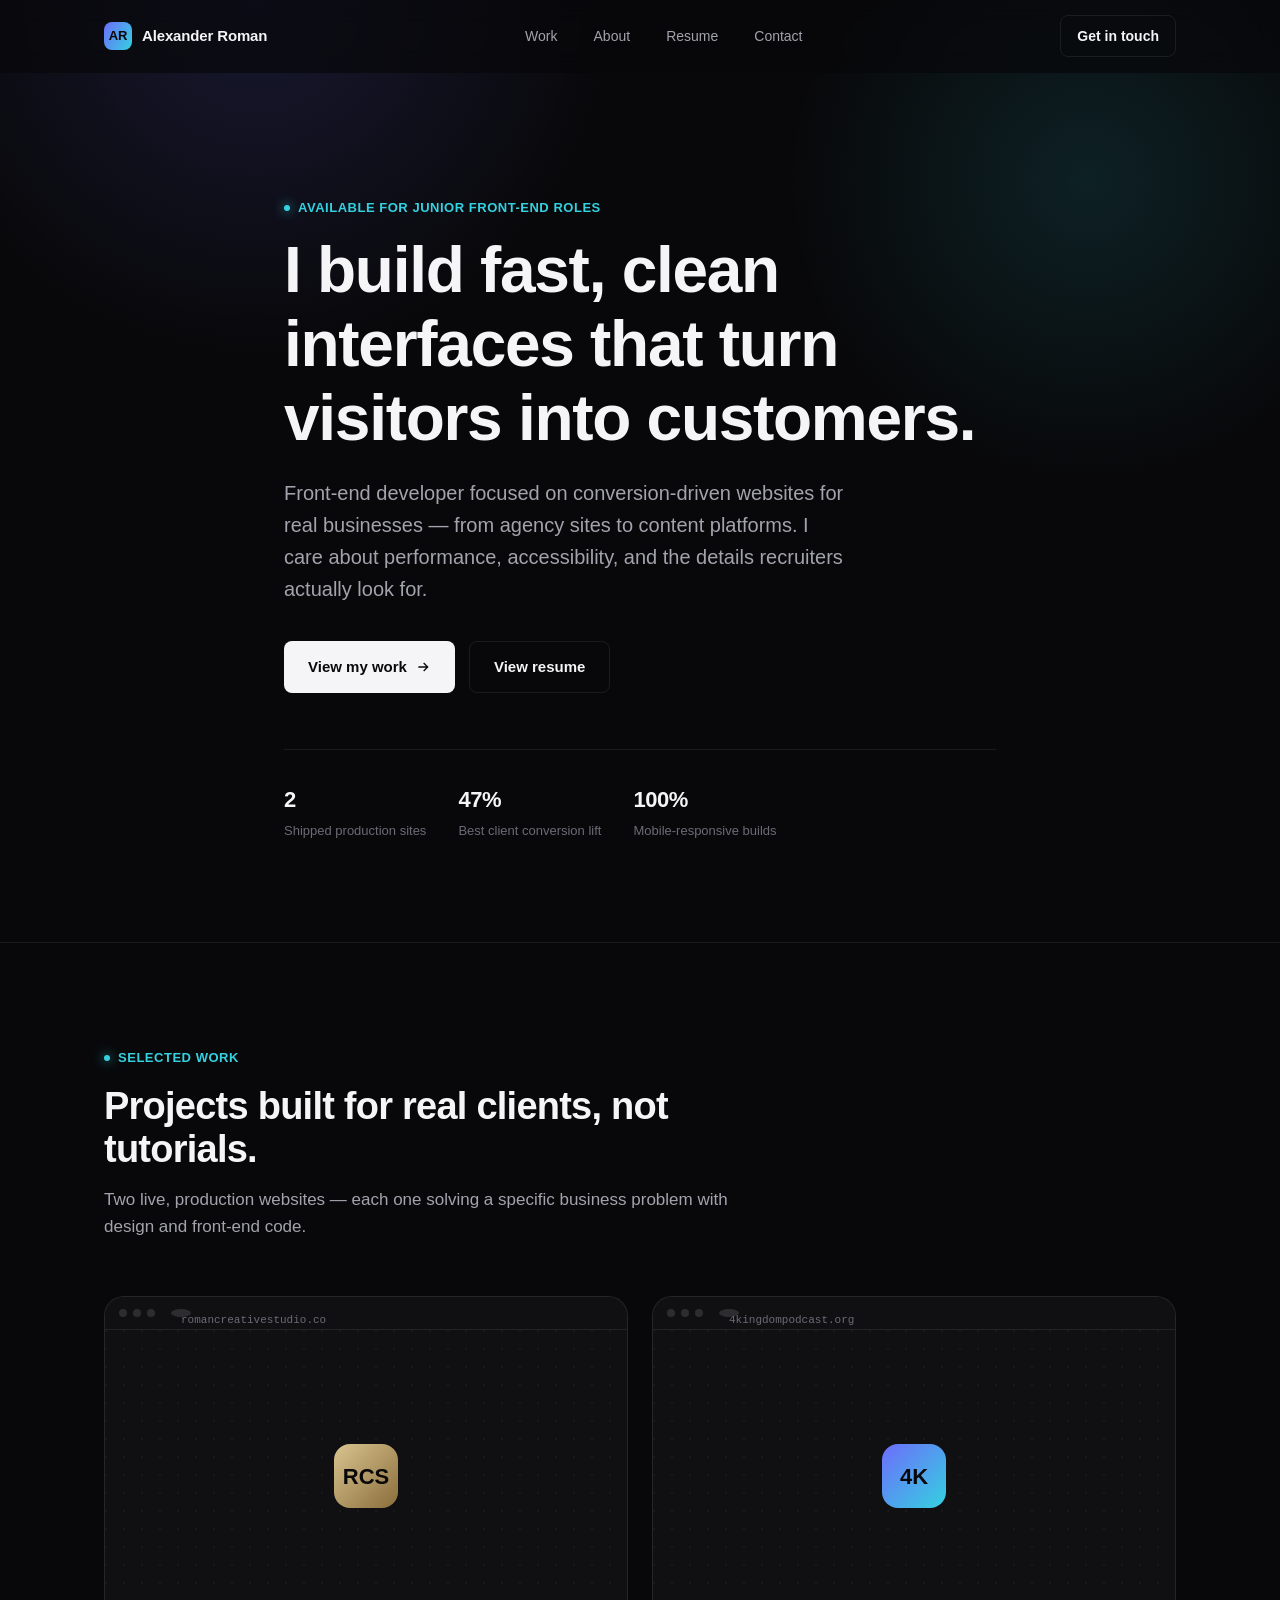
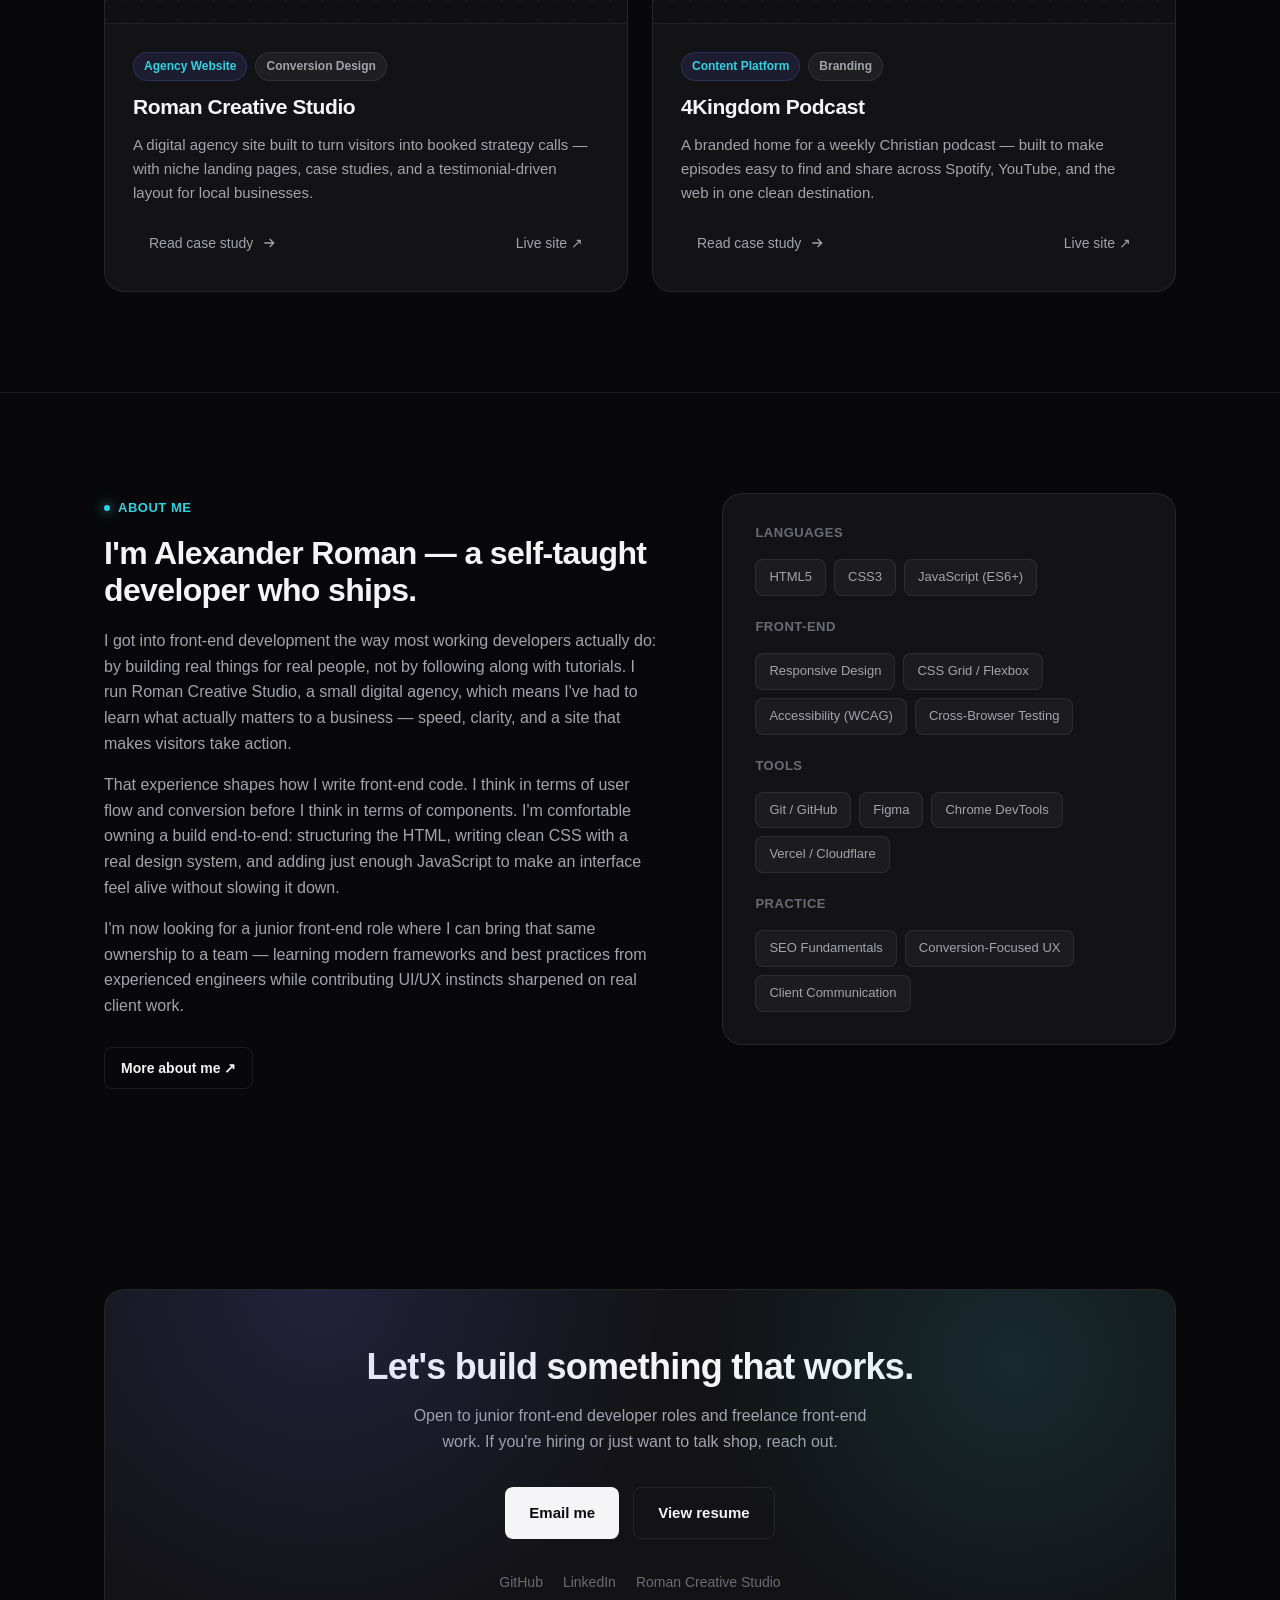
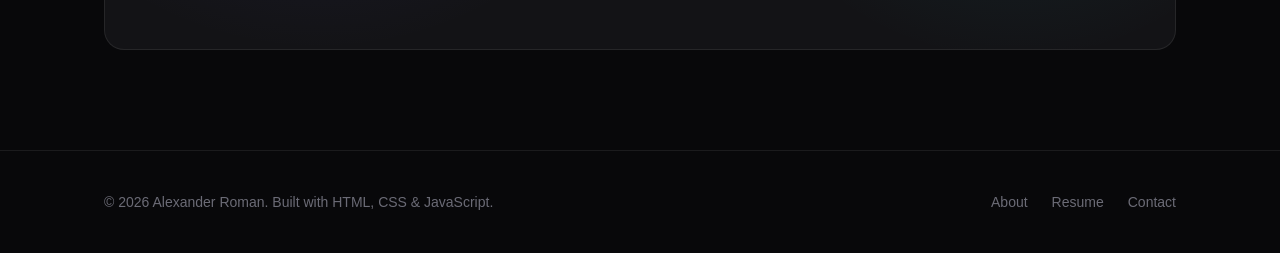
==== index.html @ bc1424b6 "Build full developer portfolio site with case studies and resume Adds a static HTML/CSS/JS portfolio" ====
<!DOCTYPE html>
<html lang="en">
<head>
  <meta charset="UTF-8" />
  <meta name="viewport" content="width=device-width, initial-scale=1.0" />
  <title>Alexander Roman — Front-End Developer</title>
  <meta name="description" content="Alexander Roman is a front-end developer who builds fast, conversion-focused websites. Portfolio featuring Roman Creative Studio and 4Kingdom Podcast." />
  <link rel="icon" href="data:,">
  <link rel="stylesheet" href="css/style.css" />
</head>
<body>

  <nav class="nav">
    <div class="container nav-inner">
      <a href="index.html" class="logo">
        <span class="logo-mark">AR</span>
        Alexander Roman
      </a>
      <div class="nav-links">
        <a href="#work">Work</a>
        <a href="#about">About</a>
        <a href="resume.html">Resume</a>
        <a href="#contact">Contact</a>
      </div>
      <div class="nav-actions">
        <a href="#contact" class="btn btn-secondary btn-sm">Get in touch</a>
        <button class="nav-toggle" aria-label="Toggle menu">
          <span></span><span></span><span></span>
        </button>
      </div>
    </div>
    <div class="mobile-menu">
      <a href="#work">Work</a>
      <a href="#about">About</a>
      <a href="resume.html">Resume</a>
      <a href="#contact">Contact</a>
      <a href="#contact" class="btn btn-primary">Get in touch</a>
    </div>
  </nav>

  <header class="hero">
    <div class="glow"></div>
    <div class="container hero-inner">
      <span class="eyebrow">Available for junior front-end roles</span>
      <h1>I build fast, clean interfaces that turn visitors into customers.</h1>
      <p class="lede">
        Front-end developer focused on conversion-driven websites for real
        businesses — from agency sites to content platforms. I care about
        performance, accessibility, and the details recruiters actually look for.
      </p>
      <div class="hero-actions">
        <a href="#work" class="btn btn-primary">
          View my work
          <svg class="arrow" viewBox="0 0 24 24" fill="none" stroke="currentColor" stroke-width="2"><path d="M5 12h14M13 6l6 6-6 6"/></svg>
        </a>
        <a href="resume.html" class="btn btn-secondary">View resume</a>
      </div>
      <div class="hero-meta">
        <div>
          <span class="num">2</span>
          <span class="label">Shipped production sites</span>
        </div>
        <div>
          <span class="num">47%</span>
          <span class="label">Best client conversion lift</span>
        </div>
        <div>
          <span class="num">100%</span>
          <span class="label">Mobile-responsive builds</span>
        </div>
      </div>
    </div>
  </header>

  <section class="section section-border" id="work">
    <div class="container">
      <div class="section-head reveal">
        <span class="eyebrow">Selected work</span>
        <h2>Projects built for real clients, not tutorials.</h2>
        <p>Two live, production websites — each one solving a specific business problem with design and front-end code.</p>
      </div>

      <div class="project-grid">
        <article class="project-card reveal">
          <div class="browser-frame">
            <div class="chrome">
              <span></span><span></span><span></span>
              <span class="url">romancreativestudio.co</span>
            </div>
            <div class="surface">
              <div class="surface-mark mark-rcs">RCS</div>
            </div>
          </div>
          <div class="project-card-body">
            <div class="tag-row">
              <span class="badge">Agency Website</span>
              <span class="badge badge-neutral">Conversion Design</span>
            </div>
            <h3>Roman Creative Studio</h3>
            <p>
              A digital agency site built to turn visitors into booked strategy
              calls — with niche landing pages, case studies, and a
              testimonial-driven layout for local businesses.
            </p>
            <div class="project-card-footer">
              <a href="projects/roman-creative-studio.html" class="btn btn-ghost btn-sm">
                Read case study
                <svg class="arrow" viewBox="0 0 24 24" fill="none" stroke="currentColor" stroke-width="2"><path d="M5 12h14M13 6l6 6-6 6"/></svg>
              </a>
              <a href="https://romancreativestudio.co" target="_blank" rel="noopener" class="btn-ghost btn-sm" style="font-size:14px;">
                Live site ↗
              </a>
            </div>
          </div>
        </article>

        <article class="project-card reveal">
          <div class="browser-frame">
            <div class="chrome">
              <span></span><span></span><span></span>
              <span class="url">4kingdompodcast.org</span>
            </div>
            <div class="surface">
              <div class="surface-mark mark-4k">4K</div>
            </div>
          </div>
          <div class="project-card-body">
            <div class="tag-row">
              <span class="badge">Content Platform</span>
              <span class="badge badge-neutral">Branding</span>
            </div>
            <h3>4Kingdom Podcast</h3>
            <p>
              A branded home for a weekly Christian podcast — built to make
              episodes easy to find and share across Spotify, YouTube, and the
              web in one clean destination.
            </p>
            <div class="project-card-footer">
              <a href="projects/4kingdom-podcast.html" class="btn btn-ghost btn-sm">
                Read case study
                <svg class="arrow" viewBox="0 0 24 24" fill="none" stroke="currentColor" stroke-width="2"><path d="M5 12h14M13 6l6 6-6 6"/></svg>
              </a>
              <a href="https://4kingdompodcast.org" target="_blank" rel="noopener" class="btn-ghost btn-sm" style="font-size:14px;">
                Live site ↗
              </a>
            </div>
          </div>
        </article>
      </div>
    </div>
  </section>

  <section class="section section-border" id="about">
    <div class="container">
      <div class="about-grid">
        <div class="reveal">
          <span class="eyebrow">About me</span>
          <h2 style="font-size:32px; margin-bottom:20px;">
            I'm Alexander Roman — a self-taught developer who ships.
          </h2>
          <p>
            I got into front-end development the way most working developers
            actually do: by building real things for real people, not by
            following along with tutorials. I run Roman Creative Studio, a
            small digital agency, which means I've had to learn what actually
            matters to a business — speed, clarity, and a site that makes
            visitors take action.
          </p>
          <p>
            That experience shapes how I write front-end code. I think in
            terms of user flow and conversion before I think in terms of
            components. I'm comfortable owning a build end-to-end: structuring
            the HTML, writing clean CSS with a real design system, and adding
            just enough JavaScript to make an interface feel alive without
            slowing it down.
          </p>
          <p>
            I'm now looking for a junior front-end role where I can bring that
            same ownership to a team — learning modern frameworks and best
            practices from experienced engineers while contributing UI/UX
            instincts sharpened on real client work.
          </p>
          <div style="margin-top:28px;">
            <a href="about.html" class="btn btn-secondary btn-sm">More about me ↗</a>
          </div>
        </div>

        <div class="skills-panel reveal">
          <div class="skill-group">
            <h4>Languages</h4>
            <div class="chip-row">
              <span class="chip">HTML5</span>
              <span class="chip">CSS3</span>
              <span class="chip">JavaScript (ES6+)</span>
            </div>
          </div>
          <div class="skill-group">
            <h4>Front-End</h4>
            <div class="chip-row">
              <span class="chip">Responsive Design</span>
              <span class="chip">CSS Grid / Flexbox</span>
              <span class="chip">Accessibility (WCAG)</span>
              <span class="chip">Cross-Browser Testing</span>
            </div>
          </div>
          <div class="skill-group">
            <h4>Tools</h4>
            <div class="chip-row">
              <span class="chip">Git / GitHub</span>
              <span class="chip">Figma</span>
              <span class="chip">Chrome DevTools</span>
              <span class="chip">Vercel / Cloudflare</span>
            </div>
          </div>
          <div class="skill-group">
            <h4>Practice</h4>
            <div class="chip-row">
              <span class="chip">SEO Fundamentals</span>
              <span class="chip">Conversion-Focused UX</span>
              <span class="chip">Client Communication</span>
            </div>
          </div>
        </div>
      </div>
    </div>
  </section>

  <section class="section" id="contact">
    <div class="container">
      <div class="contact-panel reveal">
        <div class="glow"></div>
        <h2>Let's build something that works.</h2>
        <p>
          Open to junior front-end developer roles and freelance front-end
          work. If you're hiring or just want to talk shop, reach out.
        </p>
        <div class="contact-actions">
          <a href="mailto:4kingdomzs@gmail.com" class="btn btn-primary">Email me</a>
          <a href="resume.html" class="btn btn-secondary">View resume</a>
        </div>
        <div class="social-row">
          <a href="https://github.com/" target="_blank" rel="noopener">GitHub</a>
          <a href="https://linkedin.com/" target="_blank" rel="noopener">LinkedIn</a>
          <a href="https://romancreativestudio.co" target="_blank" rel="noopener">Roman Creative Studio</a>
        </div>
      </div>
    </div>
  </section>

  <footer>
    <div class="container footer-inner">
      <p>© <span class="current-year"></span> Alexander Roman. Built with HTML, CSS &amp; JavaScript.</p>
      <div class="footer-links">
        <a href="about.html">About</a>
        <a href="resume.html">Resume</a>
        <a href="mailto:4kingdomzs@gmail.com">Contact</a>
      </div>
    </div>
  </footer>

  <script src="js/main.js"></script>
</body>
</html>
---- css/style.css ----
/* ==========================================================================
   Alexander Roman — Portfolio
   Design system: dark, SaaS-style (Stripe/Vercel inspired)
   ========================================================================== */

:root {
  --bg: #08080a;
  --bg-elevated: #101013;
  --bg-card: #131316;
  --bg-card-hover: #17171b;
  --border: rgba(255, 255, 255, 0.08);
  --border-hover: rgba(255, 255, 255, 0.18);
  --text-primary: #f5f5f7;
  --text-secondary: #a3a3ad;
  --text-tertiary: #6b6b76;
  --accent: #6d6dfb;
  --accent-2: #34d1e0;
  --accent-soft: rgba(109, 109, 251, 0.12);
  --success: #34d399;
  --gradient: linear-gradient(120deg, #6d6dfb 0%, #34d1e0 100%);

  --container: 1120px;
  --radius-sm: 8px;
  --radius-md: 14px;
  --radius-lg: 20px;

  --font-sans: -apple-system, BlinkMacSystemFont, "Segoe UI", "Inter", Roboto,
    Helvetica, Arial, sans-serif;
  --font-mono: "SFMono-Regular", Consolas, "Liberation Mono", Menlo, monospace;

  --ease: cubic-bezier(0.16, 1, 0.3, 1);
}

* {
  margin: 0;
  padding: 0;
  box-sizing: border-box;
}

html {
  scroll-behavior: smooth;
  -webkit-font-smoothing: antialiased;
  -moz-osx-font-smoothing: grayscale;
}

body {
  background: var(--bg);
  color: var(--text-primary);
  font-family: var(--font-sans);
  font-size: 16px;
  line-height: 1.6;
  overflow-x: hidden;
}

img {
  max-width: 100%;
  display: block;
}

a {
  color: inherit;
  text-decoration: none;
}

ul {
  list-style: none;
}

button {
  font-family: inherit;
  cursor: pointer;
  border: none;
  background: none;
  color: inherit;
}

.container {
  width: 100%;
  max-width: var(--container);
  margin: 0 auto;
  padding: 0 24px;
}

section {
  position: relative;
}

/* Background glow used behind hero / CTA sections */
.glow {
  position: absolute;
  inset: 0;
  pointer-events: none;
  background: radial-gradient(
      600px circle at 20% 0%,
      rgba(109, 109, 251, 0.16),
      transparent 60%
    ),
    radial-gradient(
      500px circle at 85% 20%,
      rgba(52, 209, 224, 0.12),
      transparent 60%
    );
  z-index: 0;
}

/* ==========================================================================
   Typography
   ========================================================================== */

.eyebrow {
  display: inline-flex;
  align-items: center;
  gap: 8px;
  font-size: 13px;
  font-weight: 600;
  letter-spacing: 0.04em;
  text-transform: uppercase;
  color: var(--accent-2);
  margin-bottom: 16px;
}

.eyebrow::before {
  content: "";
  width: 6px;
  height: 6px;
  border-radius: 50%;
  background: var(--accent-2);
  box-shadow: 0 0 12px var(--accent-2);
}

h1,
h2,
h3,
h4 {
  font-weight: 600;
  letter-spacing: -0.02em;
  line-height: 1.15;
}

.gradient-text {
  background: var(--gradient);
  -webkit-background-clip: text;
  background-clip: text;
  color: transparent;
}

.section-head {
  max-width: 640px;
  margin-bottom: 56px;
}

.section-head h2 {
  font-size: clamp(28px, 4vw, 38px);
  margin-bottom: 14px;
}

.section-head p {
  color: var(--text-secondary);
  font-size: 17px;
}

/* ==========================================================================
   Buttons
   ========================================================================== */

.btn {
  display: inline-flex;
  align-items: center;
  justify-content: center;
  gap: 8px;
  padding: 13px 24px;
  border-radius: var(--radius-sm);
  font-size: 15px;
  font-weight: 600;
  white-space: nowrap;
  transition: transform 0.2s var(--ease), box-shadow 0.2s var(--ease),
    background 0.2s var(--ease), border-color 0.2s var(--ease), opacity 0.2s;
}

.btn-primary {
  background: var(--text-primary);
  color: #0a0a0c;
}

.btn-primary:hover {
  transform: translateY(-1px);
  box-shadow: 0 8px 24px rgba(245, 245, 247, 0.15);
}

.btn-secondary {
  background: transparent;
  color: var(--text-primary);
  border: 1px solid var(--border);
}

.btn-secondary:hover {
  border-color: var(--border-hover);
  background: rgba(255, 255, 255, 0.03);
}

.btn-ghost {
  color: var(--text-secondary);
  font-weight: 500;
}

.btn-ghost:hover {
  color: var(--text-primary);
}

.btn-disabled {
  opacity: 0.45;
  cursor: not-allowed;
}

.btn-sm {
  padding: 9px 16px;
  font-size: 14px;
}

.btn svg {
  width: 16px;
  height: 16px;
  transition: transform 0.2s var(--ease);
}

.btn:hover svg.arrow {
  transform: translateX(3px);
}

/* ==========================================================================
   Navigation
   ========================================================================== */

.nav {
  position: sticky;
  top: 0;
  z-index: 100;
  border-bottom: 1px solid transparent;
  background: rgba(8, 8, 10, 0.7);
  backdrop-filter: blur(12px);
  -webkit-backdrop-filter: blur(12px);
  transition: border-color 0.3s var(--ease);
}

.nav.scrolled {
  border-bottom-color: var(--border);
}

.nav-inner {
  display: flex;
  align-items: center;
  justify-content: space-between;
  height: 72px;
}

.logo {
  display: flex;
  align-items: center;
  gap: 10px;
  font-weight: 600;
  font-size: 15px;
  letter-spacing: -0.01em;
}

.logo-mark {
  width: 28px;
  height: 28px;
  border-radius: 8px;
  background: var(--gradient);
  display: flex;
  align-items: center;
  justify-content: center;
  font-size: 13px;
  font-weight: 700;
  color: #08080a;
}

.nav-links {
  display: flex;
  align-items: center;
  gap: 36px;
}

.nav-links a {
  font-size: 14px;
  font-weight: 500;
  color: var(--text-secondary);
  transition: color 0.2s;
  position: relative;
}

.nav-links a:hover,
.nav-links a.active {
  color: var(--text-primary);
}

.nav-actions {
  display: flex;
  align-items: center;
  gap: 12px;
}

.nav-toggle {
  display: none;
  flex-direction: column;
  gap: 5px;
  width: 32px;
  height: 32px;
  align-items: center;
  justify-content: center;
}

.nav-toggle span {
  width: 20px;
  height: 2px;
  background: var(--text-primary);
  border-radius: 2px;
  transition: transform 0.25s var(--ease), opacity 0.25s var(--ease);
}

.nav-toggle.open span:nth-child(1) {
  transform: translateY(7px) rotate(45deg);
}
.nav-toggle.open span:nth-child(2) {
  opacity: 0;
}
.nav-toggle.open span:nth-child(3) {
  transform: translateY(-7px) rotate(-45deg);
}

.mobile-menu {
  display: none;
  position: fixed;
  inset: 72px 0 0 0;
  background: var(--bg);
  z-index: 99;
  padding: 32px 24px;
  flex-direction: column;
  gap: 4px;
}

.mobile-menu.open {
  display: flex;
}

.mobile-menu a {
  padding: 16px 4px;
  font-size: 18px;
  font-weight: 500;
  border-bottom: 1px solid var(--border);
  color: var(--text-primary);
}

.mobile-menu .btn {
  margin-top: 24px;
}

/* ==========================================================================
   Hero
   ========================================================================== */

.hero {
  padding: 120px 0 100px;
}

.hero-inner {
  position: relative;
  z-index: 1;
  max-width: 760px;
}

.hero h1 {
  font-size: clamp(38px, 6vw, 64px);
  margin-bottom: 22px;
}

.hero p.lede {
  font-size: clamp(17px, 2vw, 20px);
  color: var(--text-secondary);
  max-width: 560px;
  margin-bottom: 36px;
}

.hero-actions {
  display: flex;
  gap: 14px;
  flex-wrap: wrap;
  margin-bottom: 56px;
}

.hero-meta {
  display: flex;
  gap: 32px;
  flex-wrap: wrap;
  padding-top: 32px;
  border-top: 1px solid var(--border);
}

.hero-meta div {
  display: flex;
  flex-direction: column;
  gap: 4px;
}

.hero-meta .num {
  font-size: 22px;
  font-weight: 700;
  letter-spacing: -0.02em;
}

.hero-meta .label {
  font-size: 13px;
  color: var(--text-tertiary);
}

/* ==========================================================================
   Project grid / cards
   ========================================================================== */

.project-grid {
  display: grid;
  grid-template-columns: repeat(auto-fit, minmax(340px, 1fr));
  gap: 24px;
}

.project-card {
  background: var(--bg-card);
  border: 1px solid var(--border);
  border-radius: var(--radius-lg);
  overflow: hidden;
  transition: transform 0.3s var(--ease), border-color 0.3s var(--ease),
    background 0.3s var(--ease);
  display: flex;
  flex-direction: column;
}

.project-card:hover {
  transform: translateY(-4px);
  border-color: var(--border-hover);
  background: var(--bg-card-hover);
}

.browser-frame {
  aspect-ratio: 16 / 10;
  background: var(--bg-elevated);
  border-bottom: 1px solid var(--border);
  display: flex;
  flex-direction: column;
}

.browser-frame .chrome {
  display: flex;
  align-items: center;
  gap: 6px;
  padding: 12px 14px;
  border-bottom: 1px solid var(--border);
}

.browser-frame .chrome span {
  width: 8px;
  height: 8px;
  border-radius: 50%;
  background: rgba(255, 255, 255, 0.12);
}

.browser-frame .url {
  margin-left: 10px;
  font-size: 11px;
  font-family: var(--font-mono);
  color: var(--text-tertiary);
  background: rgba(255, 255, 255, 0.04);
  padding: 3px 10px;
  border-radius: 5px;
}

.browser-frame .surface {
  flex: 1;
  display: flex;
  align-items: center;
  justify-content: center;
  position: relative;
  overflow: hidden;
}

.browser-frame .surface::before {
  content: "";
  position: absolute;
  inset: 0;
  opacity: 0.5;
  background-image: radial-gradient(
    circle at 1px 1px,
    rgba(255, 255, 255, 0.08) 1px,
    transparent 0
  );
  background-size: 18px 18px;
}

.surface-mark {
  position: relative;
  z-index: 1;
  width: 64px;
  height: 64px;
  border-radius: 16px;
  display: flex;
  align-items: center;
  justify-content: center;
  font-weight: 700;
  font-size: 22px;
  color: #08080a;
}

.mark-rcs {
  background: linear-gradient(135deg, #d9c48f, #8a6d3b);
}
.mark-4k {
  background: linear-gradient(135deg, #6d6dfb, #34d1e0);
}

.project-card-body {
  padding: 28px;
  display: flex;
  flex-direction: column;
  gap: 14px;
  flex: 1;
}

.project-card-body .tag-row {
  display: flex;
  gap: 8px;
  flex-wrap: wrap;
}

.project-card-body h3 {
  font-size: 21px;
}

.project-card-body p {
  color: var(--text-secondary);
  font-size: 15px;
  flex: 1;
}

.project-card-footer {
  display: flex;
  align-items: center;
  justify-content: space-between;
  margin-top: 4px;
}

.badge {
  font-size: 12px;
  font-weight: 600;
  padding: 4px 10px;
  border-radius: 100px;
  background: var(--accent-soft);
  color: var(--accent-2);
  border: 1px solid rgba(109, 109, 251, 0.2);
}

.badge-neutral {
  background: rgba(255, 255, 255, 0.05);
  color: var(--text-secondary);
  border-color: var(--border);
}

/* ==========================================================================
   About / Skills
   ========================================================================== */

.about-grid {
  display: grid;
  grid-template-columns: 1.1fr 0.9fr;
  gap: 64px;
  align-items: start;
}

.about-grid p + p {
  margin-top: 16px;
}

.about-grid p {
  color: var(--text-secondary);
  font-size: 16px;
}

.skills-panel {
  background: var(--bg-card);
  border: 1px solid var(--border);
  border-radius: var(--radius-lg);
  padding: 32px;
}

.skills-panel h4 {
  font-size: 13px;
  text-transform: uppercase;
  letter-spacing: 0.04em;
  color: var(--text-tertiary);
  margin-bottom: 18px;
}

.skills-panel .skill-group {
  margin-bottom: 24px;
}

.skills-panel .skill-group:last-child {
  margin-bottom: 0;
}

.chip-row {
  display: flex;
  flex-wrap: wrap;
  gap: 8px;
}

.chip {
  font-size: 13px;
  font-weight: 500;
  padding: 7px 13px;
  border-radius: var(--radius-sm);
  background: rgba(255, 255, 255, 0.04);
  border: 1px solid var(--border);
  color: var(--text-secondary);
}

/* ==========================================================================
   Contact / Footer
   ========================================================================== */

.contact-panel {
  background: var(--bg-card);
  border: 1px solid var(--border);
  border-radius: var(--radius-lg);
  padding: 56px;
  text-align: center;
  position: relative;
  overflow: hidden;
}

.contact-panel h2 {
  font-size: clamp(26px, 4vw, 36px);
  margin-bottom: 16px;
}

.contact-panel p {
  color: var(--text-secondary);
  max-width: 480px;
  margin: 0 auto 32px;
  font-size: 16px;
}

.contact-actions {
  display: flex;
  gap: 14px;
  justify-content: center;
  flex-wrap: wrap;
  position: relative;
  z-index: 1;
}

.social-row {
  display: flex;
  gap: 20px;
  justify-content: center;
  margin-top: 32px;
  position: relative;
  z-index: 1;
}

.social-row a {
  font-size: 14px;
  color: var(--text-tertiary);
  font-weight: 500;
  transition: color 0.2s;
}

.social-row a:hover {
  color: var(--text-primary);
}

footer {
  border-top: 1px solid var(--border);
  padding: 40px 0;
}

.footer-inner {
  display: flex;
  align-items: center;
  justify-content: space-between;
  flex-wrap: wrap;
  gap: 16px;
}

.footer-inner p {
  color: var(--text-tertiary);
  font-size: 14px;
}

.footer-links {
  display: flex;
  gap: 24px;
}

.footer-links a {
  font-size: 14px;
  color: var(--text-tertiary);
  transition: color 0.2s;
}

.footer-links a:hover {
  color: var(--text-primary);
}

/* ==========================================================================
   Sections generic spacing
   ========================================================================== */

.section {
  padding: 100px 0;
}

.section-border {
  border-top: 1px solid var(--border);
}

/* ==========================================================================
   Scroll reveal
   ========================================================================== */

/* .reveal starts fully visible so content never depends on JS to be seen.
   JS opts individual elements into the fade-in by adding .reveal-armed. */
.reveal {
  opacity: 1;
  transform: none;
}

.reveal-armed {
  opacity: 0;
  transform: translateY(16px);
  transition: opacity 0.7s var(--ease), transform 0.7s var(--ease);
}

.reveal-armed.in-view {
  opacity: 1;
  transform: translateY(0);
}

/* ==========================================================================
   Case study pages
   ========================================================================== */

.case-header {
  padding: 48px 0 0;
}

.back-link {
  display: inline-flex;
  align-items: center;
  gap: 6px;
  font-size: 14px;
  color: var(--text-secondary);
  margin-bottom: 40px;
}

.back-link:hover {
  color: var(--text-primary);
}

.case-hero {
  padding-bottom: 48px;
  border-bottom: 1px solid var(--border);
}

.case-hero h1 {
  font-size: clamp(32px, 5vw, 48px);
  max-width: 760px;
  margin-bottom: 18px;
}

.case-hero .lede {
  font-size: 18px;
  color: var(--text-secondary);
  max-width: 640px;
  margin-bottom: 36px;
}

.case-meta-grid {
  display: grid;
  grid-template-columns: repeat(auto-fit, minmax(140px, 1fr));
  gap: 24px;
  max-width: 800px;
}

.case-meta-grid dt {
  font-size: 12px;
  text-transform: uppercase;
  letter-spacing: 0.04em;
  color: var(--text-tertiary);
  margin-bottom: 6px;
}

.case-meta-grid dd {
  font-size: 15px;
  font-weight: 600;
}

.case-meta-grid a {
  color: var(--accent-2);
}

.case-meta-grid a:hover {
  text-decoration: underline;
}

.case-hero-frame {
  margin-top: 48px;
}

.case-body {
  display: grid;
  grid-template-columns: 200px 1fr;
  gap: 64px;
  padding: 72px 0;
}

.case-toc {
  position: sticky;
  top: 96px;
  align-self: start;
  display: flex;
  flex-direction: column;
  gap: 4px;
}

.case-toc a {
  font-size: 13px;
  color: var(--text-tertiary);
  padding: 8px 0;
  border-left: 2px solid var(--border);
  padding-left: 16px;
  transition: color 0.2s, border-color 0.2s;
}

.case-toc a:hover,
.case-toc a.active {
  color: var(--text-primary);
  border-left-color: var(--accent-2);
}

.case-content > section {
  margin-bottom: 64px;
  scroll-margin-top: 96px;
}

.case-content h2 {
  font-size: 24px;
  margin-bottom: 18px;
}

.case-content .kicker {
  font-size: 13px;
  font-weight: 600;
  color: var(--accent-2);
  text-transform: uppercase;
  letter-spacing: 0.04em;
  margin-bottom: 10px;
  display: block;
}

.case-content p {
  color: var(--text-secondary);
  font-size: 16px;
  margin-bottom: 16px;
  max-width: 680px;
}

.case-content ul.check-list {
  display: flex;
  flex-direction: column;
  gap: 12px;
  max-width: 680px;
}

.case-content ul.check-list li {
  display: flex;
  gap: 12px;
  color: var(--text-secondary);
  font-size: 15px;
}

.case-content ul.check-list li::before {
  content: "";
  flex-shrink: 0;
  margin-top: 7px;
  width: 6px;
  height: 6px;
  border-radius: 50%;
  background: var(--accent);
}

.tech-badges {
  display: flex;
  flex-wrap: wrap;
  gap: 10px;
}

.callout {
  background: var(--bg-card);
  border: 1px solid var(--border);
  border-left: 3px solid var(--accent);
  border-radius: var(--radius-md);
  padding: 24px 28px;
  max-width: 680px;
}

.callout p {
  margin-bottom: 0;
  color: var(--text-primary);
  font-style: italic;
}

.screenshot-grid {
  display: grid;
  grid-template-columns: repeat(2, 1fr);
  gap: 20px;
}

.screenshot-grid .browser-frame {
  border-radius: var(--radius-md);
  border: 1px solid var(--border);
}

.case-cta {
  display: flex;
  gap: 14px;
  flex-wrap: wrap;
  margin-top: 8px;
}

.next-project {
  border-top: 1px solid var(--border);
  padding: 56px 0;
  display: flex;
  align-items: center;
  justify-content: space-between;
  flex-wrap: wrap;
  gap: 16px;
}

.next-project .label {
  font-size: 13px;
  color: var(--text-tertiary);
  text-transform: uppercase;
  letter-spacing: 0.04em;
  margin-bottom: 6px;
}

.next-project h3 {
  font-size: 20px;
}

.next-project a {
  display: flex;
  align-items: center;
  gap: 16px;
}

/* ==========================================================================
   Resume page
   ========================================================================== */

.resume-shell {
  background: #fff;
  color: #1a1a1e;
  border-radius: var(--radius-lg);
  padding: 56px;
  max-width: 780px;
  margin: 0 auto;
}

.resume-shell h1 {
  font-size: 28px;
  color: #0a0a0c;
}

.resume-shell .role {
  color: #52525b;
  font-size: 16px;
  margin-top: 4px;
}

.resume-shell .contact-line {
  display: flex;
  gap: 16px;
  flex-wrap: wrap;
  font-size: 13px;
  color: #52525b;
  margin-top: 14px;
}

.resume-shell section {
  margin-top: 32px;
}

.resume-shell h2 {
  font-size: 13px;
  text-transform: uppercase;
  letter-spacing: 0.06em;
  color: #6d6dfb;
  border-bottom: 1px solid #e4e4e7;
  padding-bottom: 8px;
  margin-bottom: 16px;
}

.resume-shell h3 {
  font-size: 15px;
  color: #0a0a0c;
}

.resume-shell .entry {
  margin-bottom: 20px;
}

.resume-shell .entry-head {
  display: flex;
  justify-content: space-between;
  align-items: baseline;
  flex-wrap: wrap;
  gap: 4px;
}

.resume-shell .entry-head span {
  font-size: 13px;
  color: #71717a;
}

.resume-shell ul {
  margin-top: 8px;
  padding-left: 18px;
  list-style: disc;
}

.resume-shell ul li {
  font-size: 14px;
  color: #3f3f46;
  margin-bottom: 6px;
}

.resume-shell .skills-line {
  font-size: 14px;
  color: #3f3f46;
}

.resume-toolbar {
  max-width: 780px;
  margin: 0 auto 24px;
  display: flex;
  justify-content: space-between;
  align-items: center;
}

/* ==========================================================================
   Responsive
   ========================================================================== */

@media (max-width: 900px) {
  .about-grid {
    grid-template-columns: 1fr;
    gap: 40px;
  }

  .case-body {
    grid-template-columns: 1fr;
  }

  .case-toc {
    display: none;
  }

  .screenshot-grid {
    grid-template-columns: 1fr;
  }
}

@media (max-width: 720px) {
  .nav-links {
    display: none;
  }

  .nav-toggle {
    display: flex;
  }

  .nav-actions .btn-secondary {
    display: none;
  }

  .hero {
    padding: 72px 0 64px;
  }

  .section {
    padding: 72px 0;
  }

  .contact-panel {
    padding: 40px 24px;
  }

  .resume-shell {
    padding: 32px 24px;
  }

  .next-project {
    flex-direction: column;
    align-items: flex-start;
  }
}

@media print {
  .nav,
  footer,
  .resume-toolbar {
    display: none;
  }

  body {
    background: #fff;
  }

  .resume-shell {
    padding: 0;
  }
}
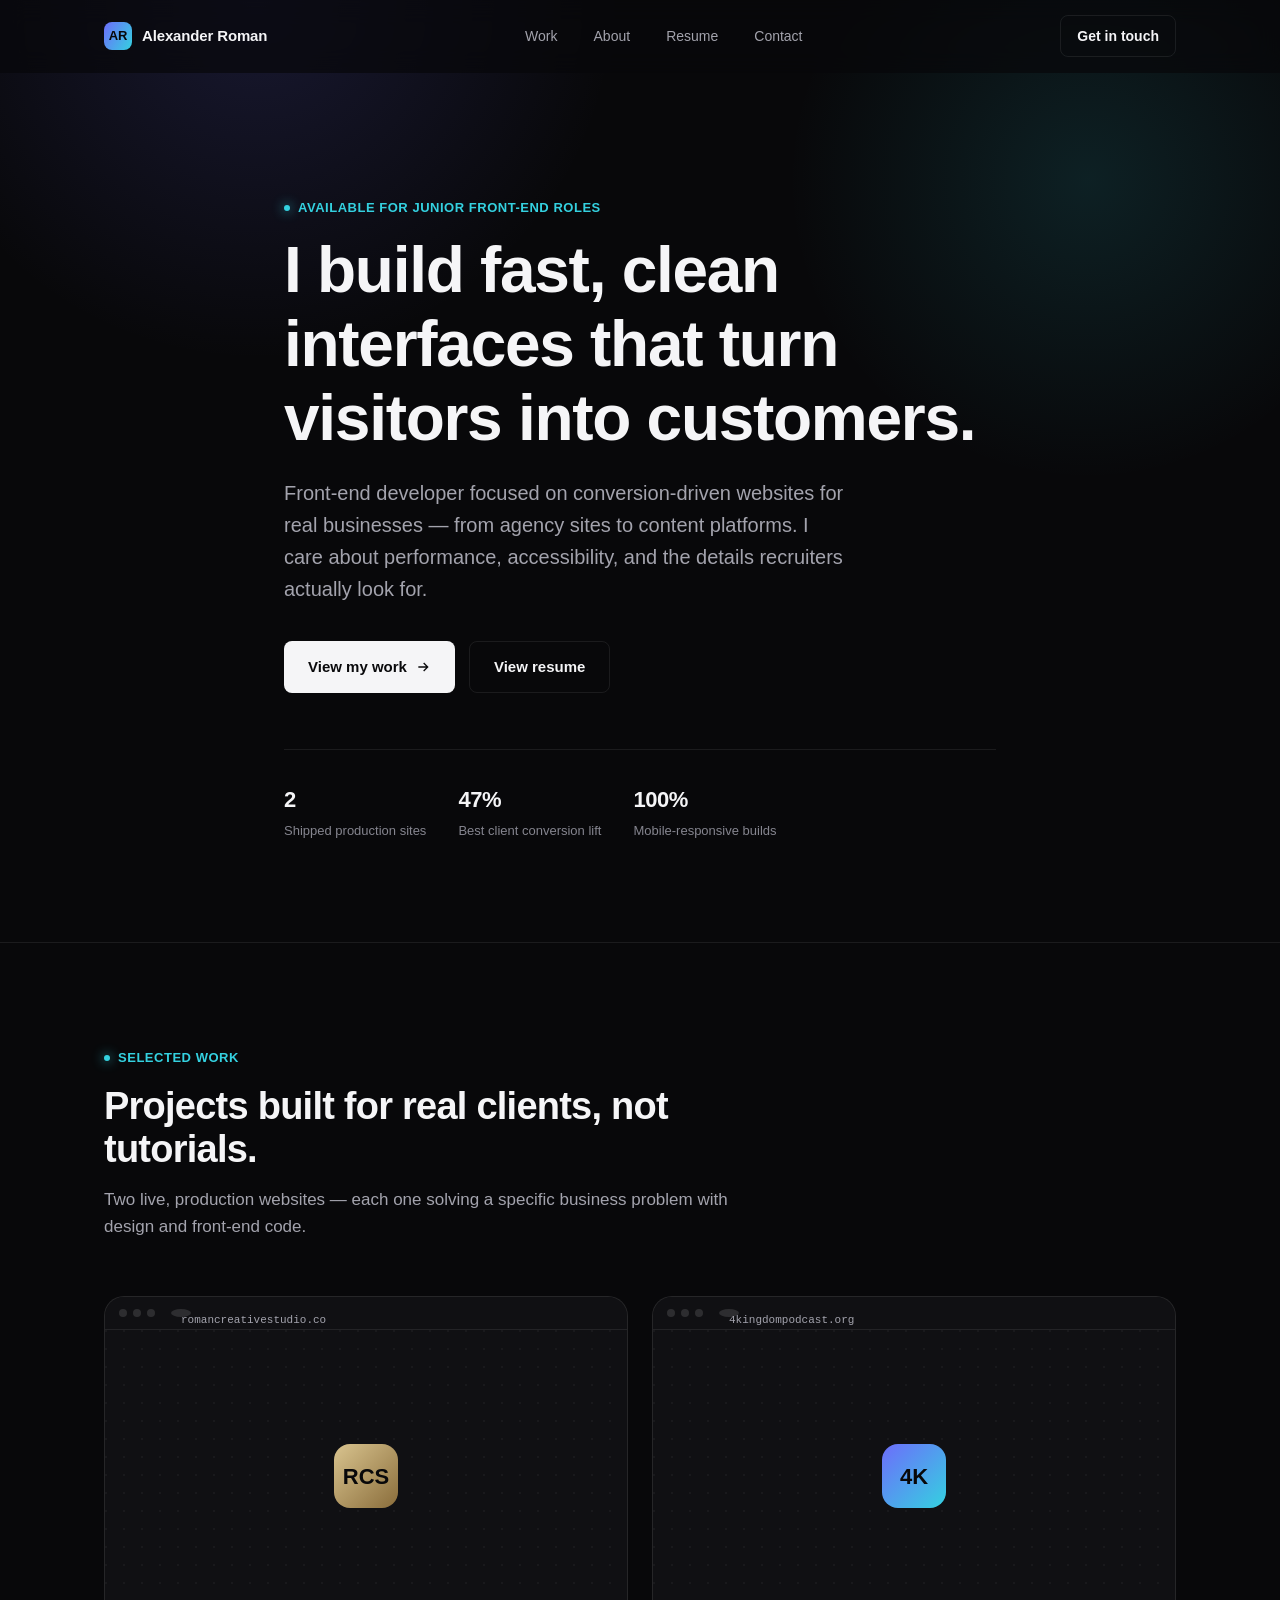
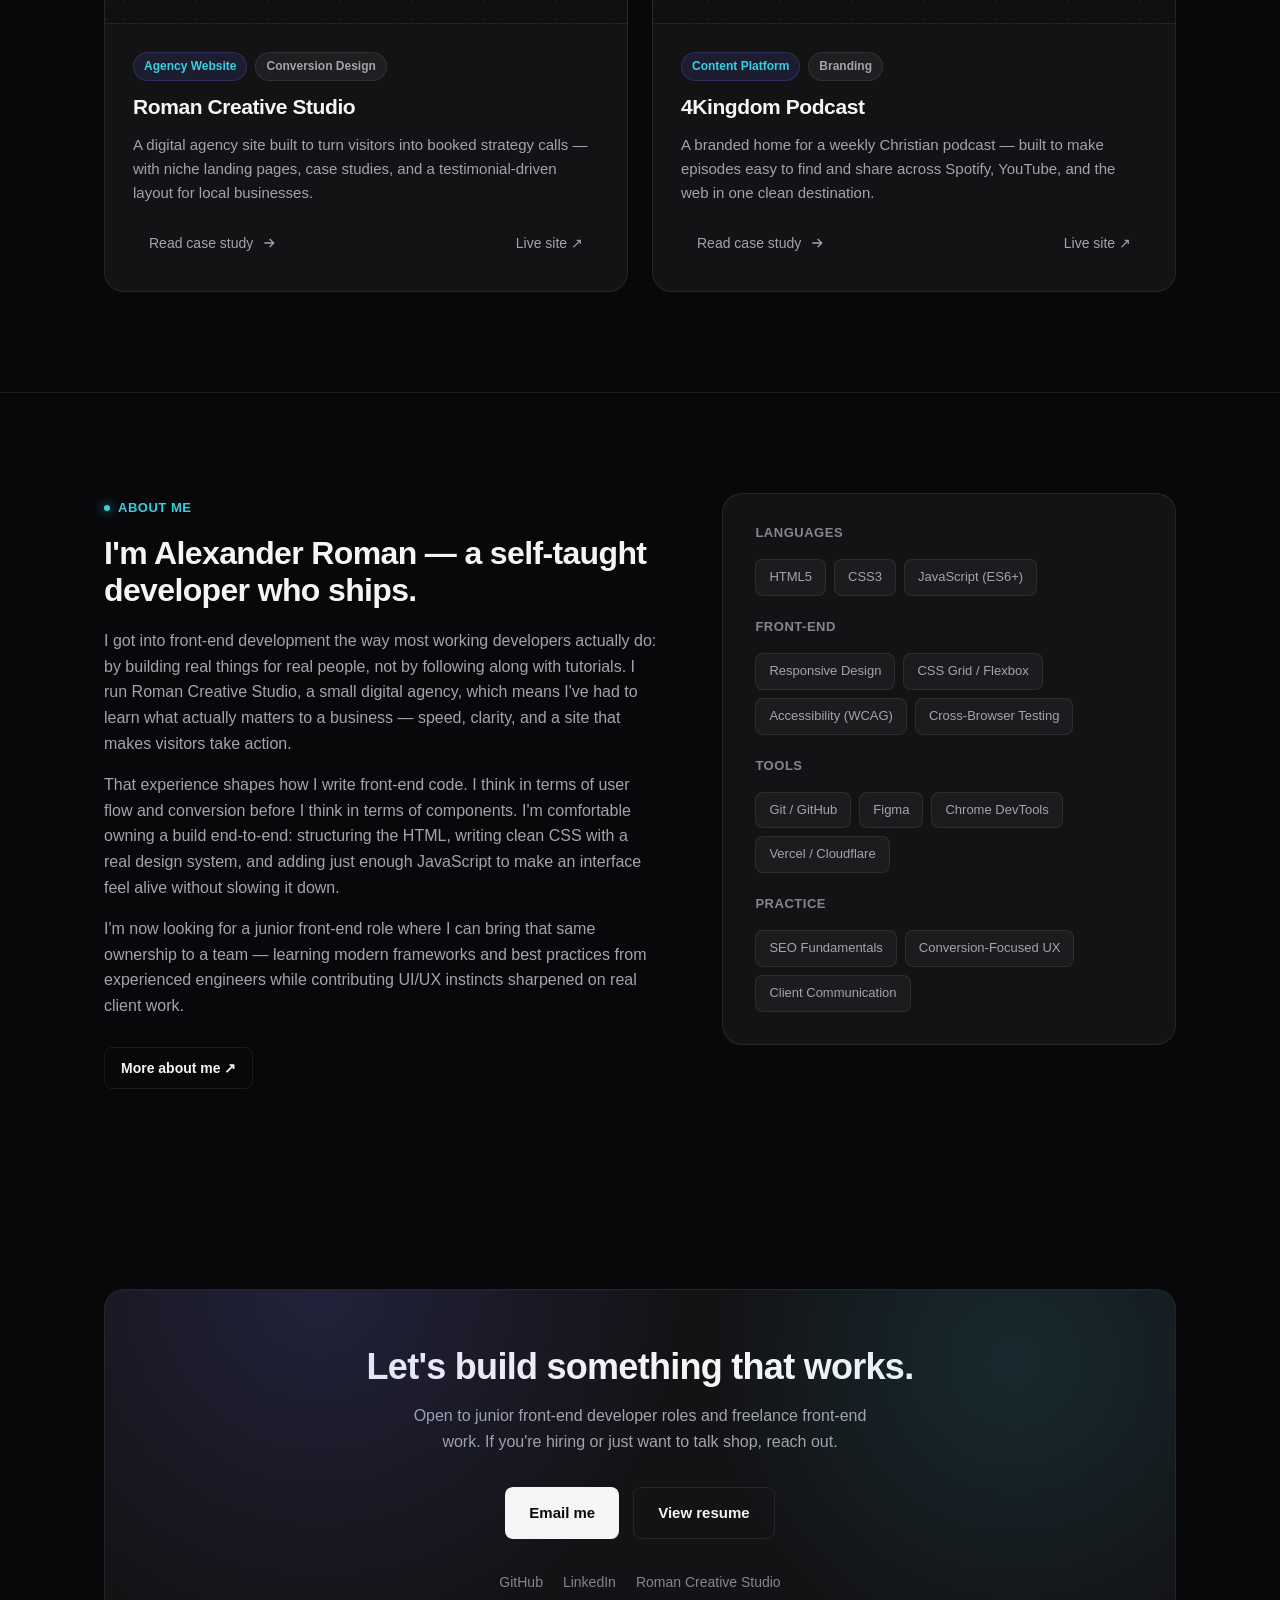
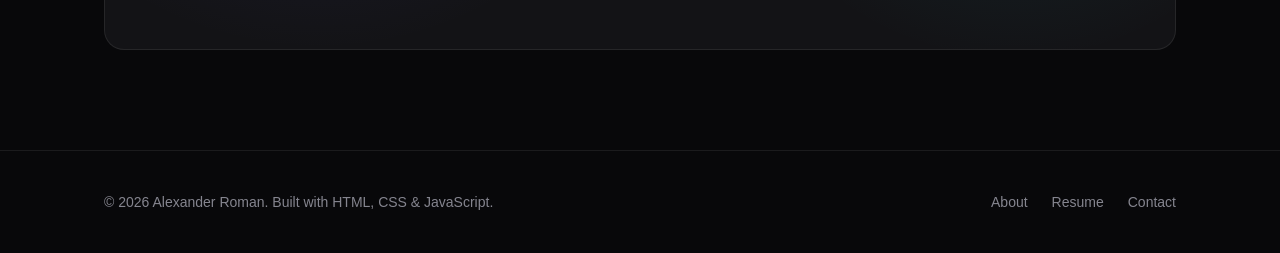
==== commit 2a8789d5: "Complete Phase 3: SEO, real Lighthouse audit fixes, ATS resume pass SEO: canonical URLs, Open Graph/" ====
--- a/index.html
+++ b/index.html
@@ -5,6 +5,36 @@
   <meta name="viewport" content="width=device-width, initial-scale=1.0" />
   <title>Alexander Roman — Front-End Developer</title>
   <meta name="description" content="Alexander Roman is a front-end developer who builds fast, conversion-focused websites. Portfolio featuring Roman Creative Studio and 4Kingdom Podcast." />
+  <link rel="canonical" href="https://alexanderroman.dev/" />
+
+  <meta property="og:type" content="website" />
+  <meta property="og:title" content="Alexander Roman — Front-End Developer" />
+  <meta property="og:description" content="Front-end developer who builds fast, conversion-focused websites. Portfolio featuring Roman Creative Studio and 4Kingdom Podcast." />
+  <meta property="og:url" content="https://alexanderroman.dev/" />
+  <meta property="og:image" content="https://alexanderroman.dev/assets/images/og-cover.png" />
+  <meta name="twitter:card" content="summary_large_image" />
+  <meta name="twitter:title" content="Alexander Roman — Front-End Developer" />
+  <meta name="twitter:description" content="Front-end developer who builds fast, conversion-focused websites." />
+  <meta name="twitter:image" content="https://alexanderroman.dev/assets/images/og-cover.png" />
+
+  <script type="application/ld+json">
+  {
+    "@context": "https://schema.org",
+    "@type": "Person",
+    "name": "Alexander Roman",
+    "url": "https://alexanderroman.dev/",
+    "jobTitle": "Front-End Developer",
+    "worksFor": {
+      "@type": "Organization",
+      "name": "Roman Creative Studio",
+      "url": "https://romancreativestudio.co"
+    },
+    "sameAs": [
+      "https://4kingdompodcast.org"
+    ]
+  }
+  </script>
+
   <link rel="icon" href="data:,">
   <link rel="stylesheet" href="css/style.css" />
 </head>
@@ -37,6 +67,8 @@
       <a href="#contact" class="btn btn-primary">Get in touch</a>
     </div>
   </nav>
+
+  <main>
 
   <header class="hero">
     <div class="glow"></div>
@@ -187,7 +219,7 @@
 
         <div class="skills-panel reveal">
           <div class="skill-group">
-            <h4>Languages</h4>
+            <h3>Languages</h3>
             <div class="chip-row">
               <span class="chip">HTML5</span>
               <span class="chip">CSS3</span>
@@ -195,7 +227,7 @@
             </div>
           </div>
           <div class="skill-group">
-            <h4>Front-End</h4>
+            <h3>Front-End</h3>
             <div class="chip-row">
               <span class="chip">Responsive Design</span>
               <span class="chip">CSS Grid / Flexbox</span>
@@ -204,7 +236,7 @@
             </div>
           </div>
           <div class="skill-group">
-            <h4>Tools</h4>
+            <h3>Tools</h3>
             <div class="chip-row">
               <span class="chip">Git / GitHub</span>
               <span class="chip">Figma</span>
@@ -213,7 +245,7 @@
             </div>
           </div>
           <div class="skill-group">
-            <h4>Practice</h4>
+            <h3>Practice</h3>
             <div class="chip-row">
               <span class="chip">SEO Fundamentals</span>
               <span class="chip">Conversion-Focused UX</span>
@@ -247,6 +279,8 @@
     </div>
   </section>
 
+  </main>
+
   <footer>
     <div class="container footer-inner">
       <p>© <span class="current-year"></span> Alexander Roman. Built with HTML, CSS &amp; JavaScript.</p>
--- a/css/style.css
+++ b/css/style.css
@@ -12,7 +12,7 @@
   --border-hover: rgba(255, 255, 255, 0.18);
   --text-primary: #f5f5f7;
   --text-secondary: #a3a3ad;
-  --text-tertiary: #6b6b76;
+  --text-tertiary: #85858f;
   --accent: #6d6dfb;
   --accent-2: #34d1e0;
   --accent-soft: rgba(109, 109, 251, 0.12);
@@ -467,7 +467,7 @@
   margin-left: 10px;
   font-size: 11px;
   font-family: var(--font-mono);
-  color: var(--text-tertiary);
+  color: var(--text-secondary);
   background: rgba(255, 255, 255, 0.04);
   padding: 3px 10px;
   border-radius: 5px;
@@ -590,7 +590,7 @@
   padding: 32px;
 }
 
-.skills-panel h4 {
+.skills-panel h3 {
   font-size: 13px;
   text-transform: uppercase;
   letter-spacing: 0.04em;
@@ -887,6 +887,15 @@
   font-size: 15px;
 }
 
+.case-content code {
+  font-family: var(--font-mono);
+  font-size: 0.9em;
+  background: rgba(255, 255, 255, 0.06);
+  border: 1px solid var(--border);
+  border-radius: 4px;
+  padding: 1px 6px;
+}
+
 .case-content ul.check-list li::before {
   content: "";
   flex-shrink: 0;
@@ -1005,7 +1014,7 @@
   font-size: 13px;
   text-transform: uppercase;
   letter-spacing: 0.06em;
-  color: #6d6dfb;
+  color: #4f46e5;
   border-bottom: 1px solid #e4e4e7;
   padding-bottom: 8px;
   margin-bottom: 16px;
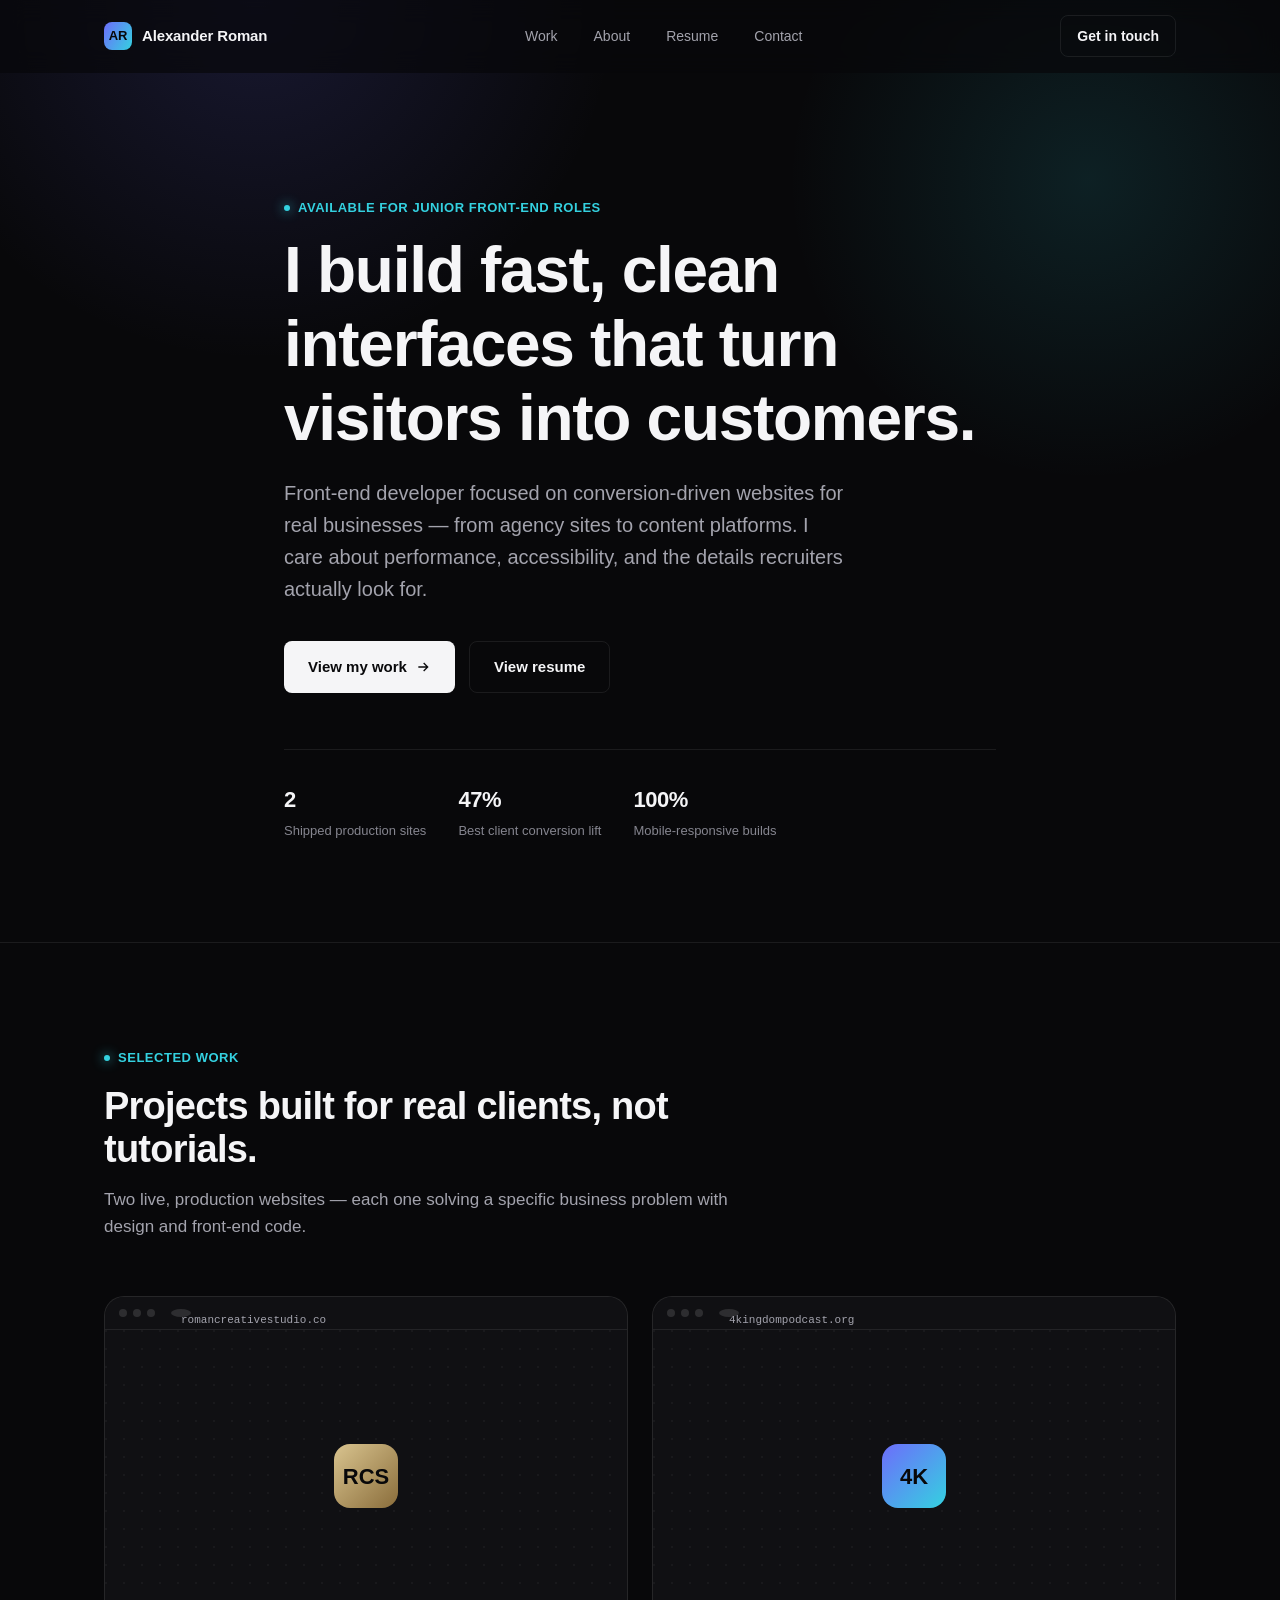
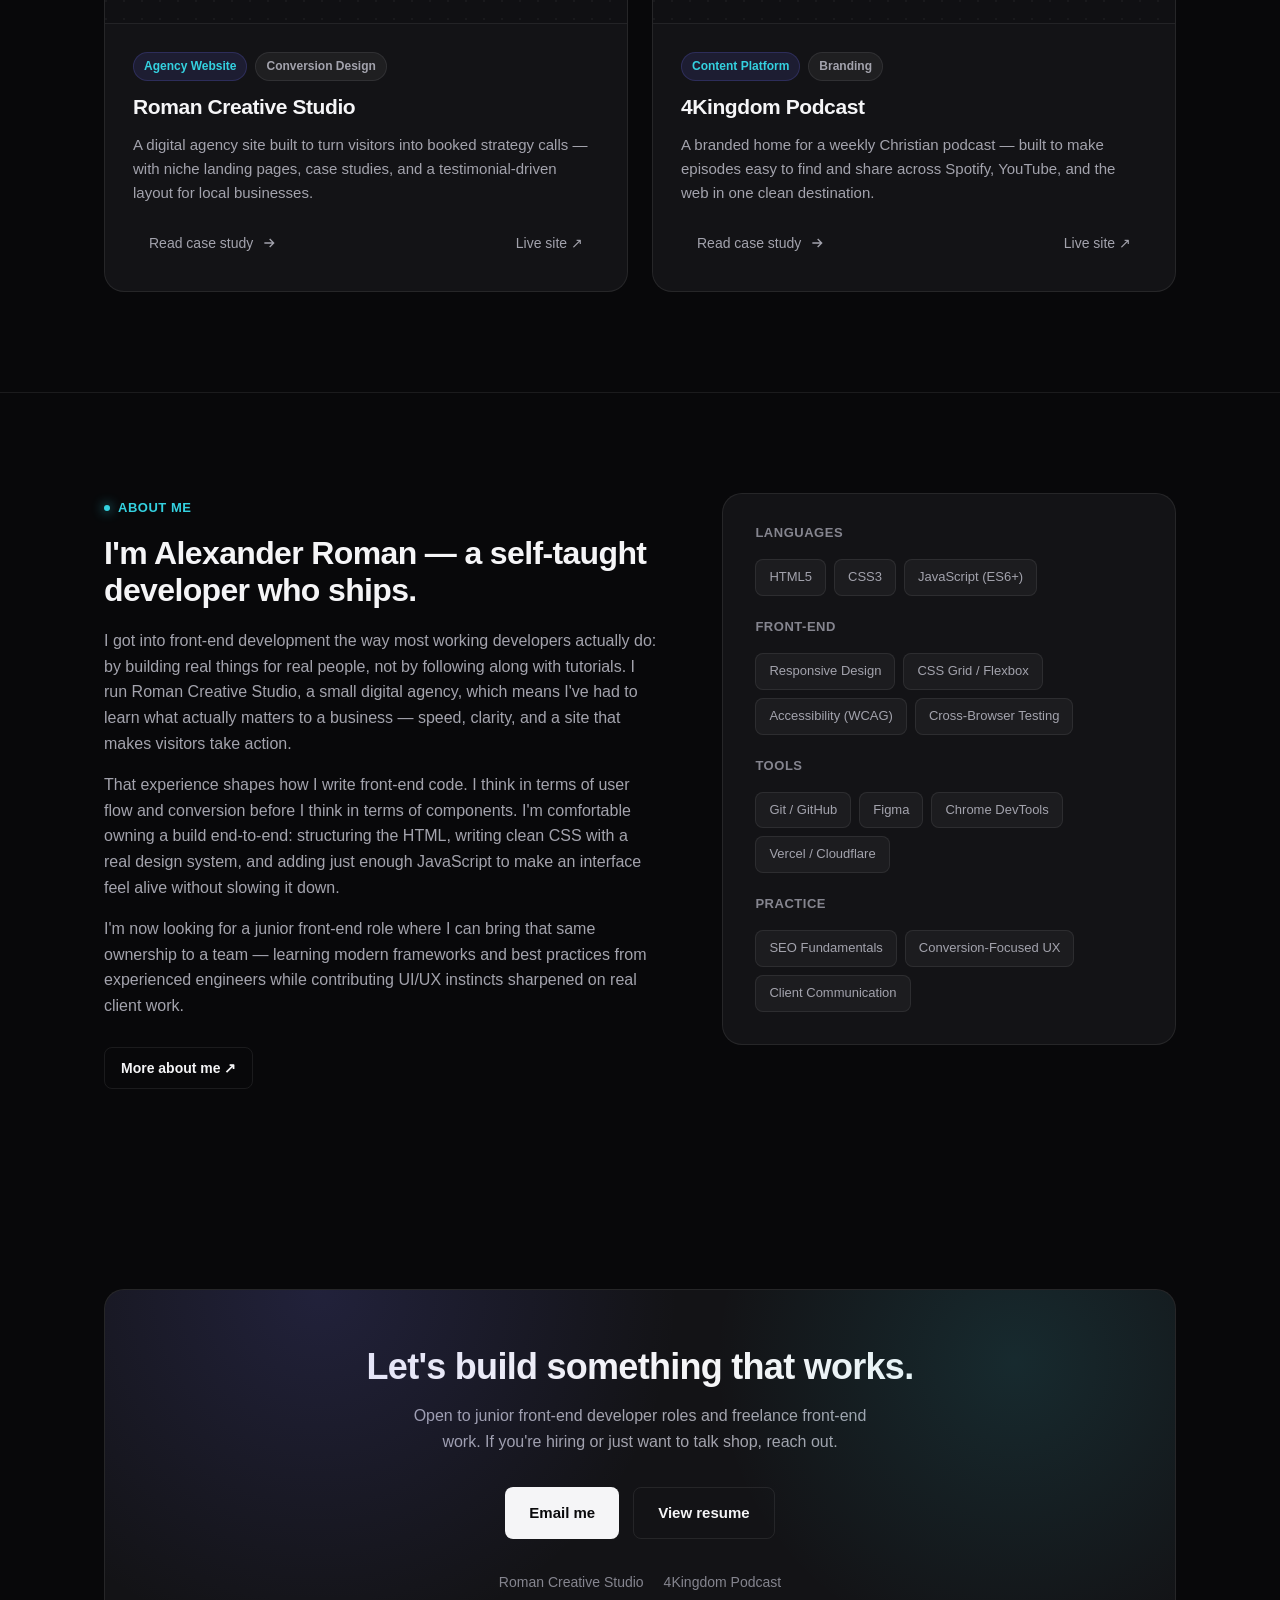
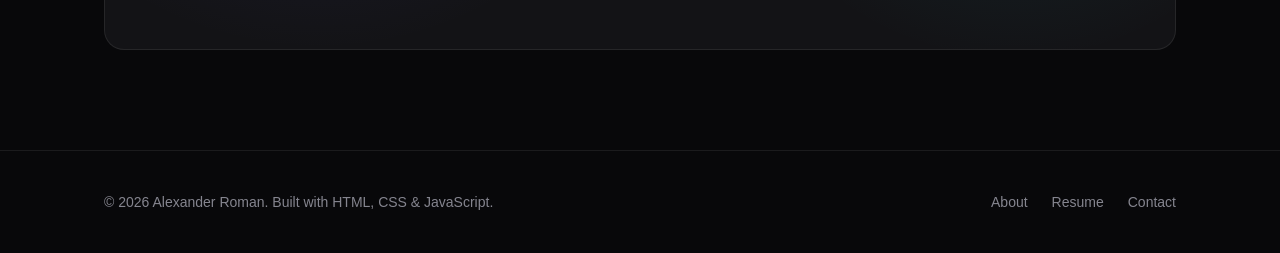
==== commit 9f48eb9e: "Security/content audit: remove internal docs, dead links, placeholders Audit findings and fixes: - N" ====
--- a/index.html
+++ b/index.html
@@ -267,13 +267,12 @@
           work. If you're hiring or just want to talk shop, reach out.
         </p>
         <div class="contact-actions">
-          <a href="mailto:4kingdomzs@gmail.com" class="btn btn-primary">Email me</a>
+          <a href="mailto:alexander@romancreativestudio.co" class="btn btn-primary">Email me</a>
           <a href="resume.html" class="btn btn-secondary">View resume</a>
         </div>
         <div class="social-row">
-          <a href="https://github.com/" target="_blank" rel="noopener">GitHub</a>
-          <a href="https://linkedin.com/" target="_blank" rel="noopener">LinkedIn</a>
           <a href="https://romancreativestudio.co" target="_blank" rel="noopener">Roman Creative Studio</a>
+          <a href="https://4kingdompodcast.org" target="_blank" rel="noopener">4Kingdom Podcast</a>
         </div>
       </div>
     </div>
@@ -287,7 +286,7 @@
       <div class="footer-links">
         <a href="about.html">About</a>
         <a href="resume.html">Resume</a>
-        <a href="mailto:4kingdomzs@gmail.com">Contact</a>
+        <a href="mailto:alexander@romancreativestudio.co">Contact</a>
       </div>
     </div>
   </footer>
